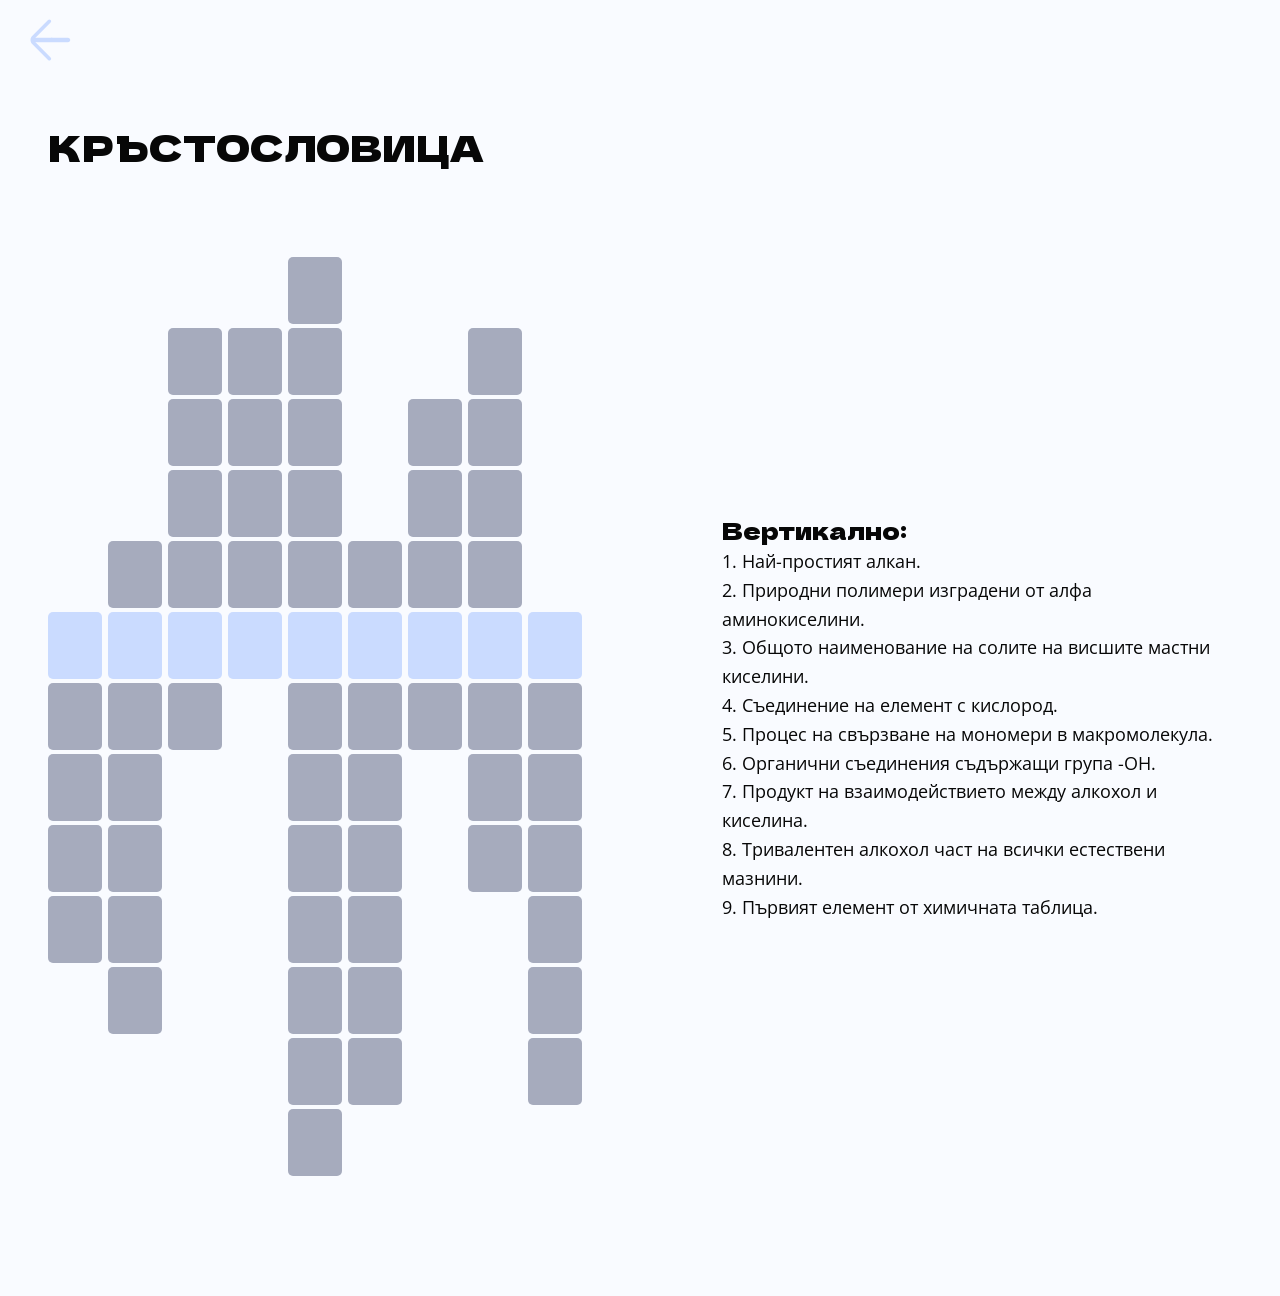
==== krustoslovica.html @ b665c214 "First commit" ====
<!DOCTYPE html>
<html lang="bg">
<head>
    <meta charset="UTF-8">
    <meta name="viewport" content="width=device-width, initial-scale=1.0">
    <title>Химични игри | Кръстословица</title>
    <link rel="stylesheet" href="krustoslovica.css">
    <link href="https://fonts.googleapis.com/css2?family=Dela+Gothic+One&family=Open+Sans:wght@400;700&display=swap" rel="stylesheet">
</head>
<body>

<div class="main-container">
    <!-- SVG Back Button -->
    <a href="index.html" class="back-button">
        <img src="images/glyphs_arrow-bold.svg" alt="Назад">
    </a>

    <div class="content-wrapper">
    <div class="title">КРЪСТОСЛОВИЦА</div>
    
    <div class="game-flex">
        <div class="grid-layout">
            <!-- Col 1 (М): active at 0, 7 below = 8 total -->
            <div class="column" data-col="0">
                <input type="text" maxlength="1" class="cell active">
                <input type="text" maxlength="1" class="cell">
                <input type="text" maxlength="1" class="cell">
                <input type="text" maxlength="1" class="cell">
                <input type="text" maxlength="1" class="cell">
            </div>
            <!-- Col 2 (Е): 1 above + active + 7 below = 9 total, active at 1 -->
            <div class="column offset-1" data-col="1">
                <input type="text" maxlength="1" class="cell">
                <input type="text" maxlength="1" class="cell active">
                <input type="text" maxlength="1" class="cell">
                <input type="text" maxlength="1" class="cell">
                <input type="text" maxlength="1" class="cell">
                <input type="text" maxlength="1" class="cell">
                <input type="text" maxlength="1" class="cell">
            </div>
            <!-- Col 3 (Н): 2 above + active + 6 below = 9 total, active at 2 -->
            <div class="column offset-2" data-col="2">
                <input type="text" maxlength="1" class="cell">
                <input type="text" maxlength="1" class="cell">
                <input type="text" maxlength="1" class="cell">
                <input type="text" maxlength="1" class="cell">
                <input type="text" maxlength="1" class="cell active">
                <input type="text" maxlength="1" class="cell">
            </div>

            <div class="column offset-2" data-col="0">
                <input type="text" maxlength="1" class="cell">
                <input type="text" maxlength="1" class="cell">
                <input type="text" maxlength="1" class="cell">
                <input type="text" maxlength="1" class="cell">
                <input type="text" maxlength="1" class="cell active">
            </div>
            <!-- Col 4 (Д): 3 above + active + 6 below = 10 total, active at 3 -->
            <div class="column offset-3" data-col="3">
                <input type="text" maxlength="1" class="cell">
                <input type="text" maxlength="1" class="cell">
                <input type="text" maxlength="1" class="cell">
                <input type="text" maxlength="1" class="cell">
                <input type="text" maxlength="1" class="cell">
                <input type="text" maxlength="1" class="cell active">
                <input type="text" maxlength="1" class="cell">
                <input type="text" maxlength="1" class="cell">
                <input type="text" maxlength="1" class="cell">
                <input type="text" maxlength="1" class="cell">
                <input type="text" maxlength="1" class="cell">
                <input type="text" maxlength="1" class="cell">
                <input type="text" maxlength="1" class="cell">
            </div>
            <!-- Col 5 (Е): active at 0, 7 below = 8 total -->
            <div class="column offset-4" data-col="4">
                <input type="text" maxlength="1" class="cell">
                <input type="text" maxlength="1" class="cell active">
                <input type="text" maxlength="1" class="cell">
                <input type="text" maxlength="1" class="cell">
                <input type="text" maxlength="1" class="cell">
                <input type="text" maxlength="1" class="cell">
                <input type="text" maxlength="1" class="cell">
                <input type="text" maxlength="1" class="cell">
            </div>
            <!-- Col 6 (Л): active at 0, 7 below = 8 total -->
            <div class="column offset-5" data-col="5">
                <input type="text" maxlength="1" class="cell">
                <input type="text" maxlength="1" class="cell">
                <input type="text" maxlength="1" class="cell">
                <input type="text" maxlength="1" class="cell active">
                <input type="text" maxlength="1" class="cell">
            </div>
            <!-- Col 7 (Е): active at 0, 5 below = 6 total -->
            <div class="column offset-6" data-col="6">
                <input type="text" maxlength="1" class="cell">
                <input type="text" maxlength="1" class="cell">
                <input type="text" maxlength="1" class="cell">
                <input type="text" maxlength="1" class="cell">
                <input type="text" maxlength="1" class="cell active">
                <input type="text" maxlength="1" class="cell">
                <input type="text" maxlength="1" class="cell">
                <input type="text" maxlength="1" class="cell">
            </div>
            <!-- Col 9 (В): active at 0, 5 below = 6 total -->
            <div class="column" data-col="8">
                <input type="text" maxlength="1" class="cell active">
                <input type="text" maxlength="1" class="cell">
                <input type="text" maxlength="1" class="cell">
                <input type="text" maxlength="1" class="cell">
                <input type="text" maxlength="1" class="cell">
                <input type="text" maxlength="1" class="cell">
                <input type="text" maxlength="1" class="cell">
            </div>
        </div>

        <div class="clues-text">
            <span class="clue-header">Вертикално:<br/></span>
            <span class="clue-body">
                1. Най-простият алкан.<br/>
                2. Природни полимери изградени от алфа аминокиселини.<br/>
                3. Общото наименование на солите на висшите мастни киселини.<br/>
                4. Съединение на елемент с кислород.<br/>
                5. Процес на свързване на мономери в макромолекула.<br/>
                6. Органични съединения съдържащи група -OH.<br/>
                7. Продукт на взаимодействието между алкохол и киселина.<br/>
                8. Тривалентен алкохол част на всички естествени мазнини.<br/>
                9. Първият елемент от химичната таблица.
            </span>
        </div>
    </div>
</div>

<script src="krustoslovica.js"></script>
</body>
</html>
---- krustoslovica.css ----
:root {
    --bg-color: #F9FBFF;
    --dark: #070707;
    --light-blue: #CADBFF;
    --grid-inactive: #A6ABBD;

    /* Responsive cell size */
    --cell-w: 54px;
    --cell-h: 67px;
    --cell-gap: 4px;
    --col-gap: 6px;
}

body, html {
    margin: 0;
    padding: 0;
    width: 100%;
    min-height: 100%;
    background: var(--bg-color);
    font-family: 'Dela Gothic One', cursive;
}

.main-container {
    width: 100%;
    min-height: 100%;
    position: relative;
}

.content-wrapper {
    width: 100%;
    padding: 120px 48px;
    box-sizing: border-box;
    display: flex;
    flex-direction: column;
    gap: 40px;
}

.title {
    color: var(--dark);
    font-size: clamp(22px, 4vw, 36px);
    width: 100%;
}

.game-flex {
    display: flex;
    flex-direction: row;
    justify-content: flex-start;
    align-items: flex-start;
    gap: 140px;
}

/* Back Button Layout */
.back-button {
    position: absolute;
    top: 0;
    left: 0;
    padding: 10px 20px;
}

/* ─── Grid Layout ─────────────────────────────── */
.grid-layout {
    display: flex;
    gap: var(--col-gap);
    align-items: flex-start;
    flex-shrink: 0;
    padding-top: 400px;
}

.column {
    display: flex;
    flex-direction: column;
    gap: var(--cell-gap);
}

/* Offsets pull each column UP so its active cell sits on the same row */
.offset-1 { margin-top: calc(-1 * (var(--cell-h) + var(--cell-gap))); }
.offset-2 { margin-top: calc(-4 * (var(--cell-h) + var(--cell-gap))); }
.offset-3 { margin-top: calc(-5 * (var(--cell-h) + var(--cell-gap))); }
.offset-4 { margin-top: calc(-1 * (var(--cell-h) + var(--cell-gap))); }
.offset-5 { margin-top: calc(-3 * (var(--cell-h) + var(--cell-gap))); }
.offset-6 { margin-top: calc(-4 * (var(--cell-h) + var(--cell-gap))); }

/* ─── Cell ────────────────────────────────────── */
.cell {
    width: var(--cell-w);
    height: var(--cell-h);
    background: var(--grid-inactive);
    border: none;
    border-radius: 5px;
    color: white;
    font-family: 'Dela Gothic One', cursive;
    font-size: clamp(16px, 2.5vw, 24px);
    text-align: center;
    text-transform: uppercase;
    box-sizing: border-box;
    cursor: pointer;
    transition: filter 0.1s ease;
}

.cell.active {
    background: var(--light-blue);
    color: var(--dark);
}

.cell:focus {
    outline: 3px solid var(--dark);
    filter: brightness(1.1);
}

/* ─── Clues ───────────────────────────────────── */
.clues-text {
    padding-top: 300px;
    flex: 1; /* Take remaining horizontal space */
}

.clue-header {
    font-size: clamp(18px, 2.5vw, 24px);
    color: var(--dark);
}

.clue-body {
    font-family: 'Open Sans', sans-serif;
    font-size: clamp(14px, 1.8vw, 18px);
    line-height: 1.6;
    color: var(--dark);
}

/* ─── Responsive Breakpoints ──────────────────── */

/* Tablet – shrink cells */
@media (max-width: 900px) {
    :root {
        --cell-w: 42px;
        --cell-h: 52px;
    }

    .content-wrapper {
        padding: 80px 24px 48px;
    }

    .game-flex {
        gap: 40px;
        padding: 0 16px;
    }
}

/* Mobile – cells shrink further, layout stacks */
@media (max-width: 600px) {
    :root {
        --cell-w: 32px;
        --cell-h: 40px;
        --cell-gap: 3px;
        --col-gap: 4px;
    }

    .content-wrapper {
        padding: 70px 16px 40px;
        gap: 24px;
    }

    .game-flex {
        flex-direction: column;
        gap: 28px;
        padding: 0;
    }

    .grid-layout {
        overflow-x: auto;
        width: 100%;
    }

    .clues-text {
        max-width: 100%;
        padding-top: 0;
    }
}
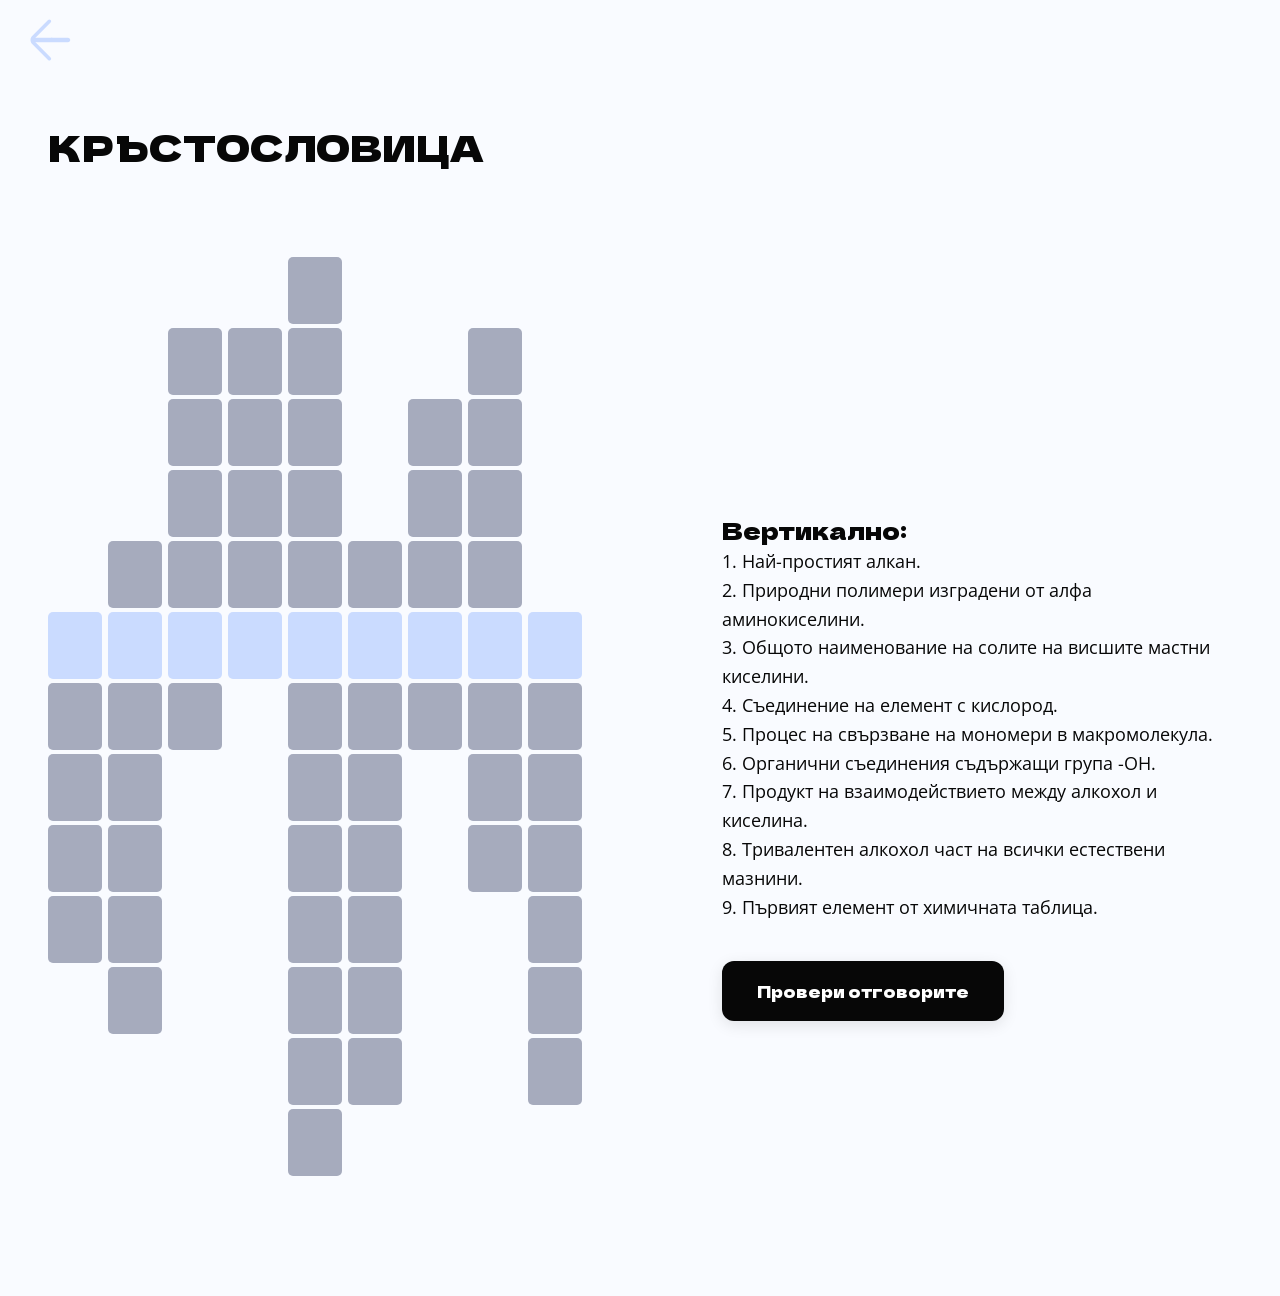
==== commit ab66bd37: "Added a button and checks mistakes" ====
--- a/krustoslovica.html
+++ b/krustoslovica.html
@@ -126,6 +126,23 @@
                 8. Тривалентен алкохол част на всички естествени мазнини.<br/>
                 9. Първият елемент от химичната таблица.
             </span>
+            <div class="check-container">
+                <button id="check-button" class="check-btn">Провери отговорите</button>
+            </div>
+    
+        </div>
+    </div>
+</div>
+
+
+
+<div id="game-modal" class="modal">
+    <div class="modal-content">
+        <h2 id="modal-title">Край на играта!</h2>
+        <p id="modal-message"></p>
+        <div class="modal-buttons">
+            <button onclick="location.reload()" class="modal-btn repeat-btn">Опитай пак</button>
+            <a href="index.html" class="modal-btn home-btn">Друга игра</a>
         </div>
     </div>
 </div>
--- a/krustoslovica.css
+++ b/krustoslovica.css
@@ -125,6 +125,76 @@
     color: var(--dark);
 }
 
+.check-container {
+    margin-top: 40px; /* Разстояние под текста на инструкциите */
+    display: flex;
+    justify-content: flex-start;
+}
+
+.check-btn {
+    background-color: var(--dark);
+    color: white;
+    padding: 18px 35px;
+    border: none;
+    border-radius: 12px;
+    font-family: 'Dela Gothic One', cursive;
+    font-size: 16px;
+    cursor: pointer;
+    transition: all 0.2s ease;
+    box-shadow: 0 4px 15px rgba(0,0,0,0.1);
+}
+
+.check-btn:hover {
+    transform: translateY(-2px);
+    background-color: #333;
+    box-shadow: 0 6px 20px rgba(0,0,0,0.15);
+}
+
+.check-btn:active {
+    transform: translateY(0);
+}
+
+/* Стил за оцветяване на клетките при проверка */
+.cell.error {
+    background-color: #FFDADA !important;
+    border-color: #FF4242 !important;
+}
+
+.cell.success {
+    background-color: #D4FFD4 !important;
+    border-color: #17C900 !important;
+}
+
+/* Стил за грешни/верни букви след проверка */
+.cell.error {
+    background-color: #FFDADA !important;
+    color: #FF4242 !important;
+    outline: 2px solid #FF4242;
+}
+
+.cell.success {
+    background-color: #D4FFD4 !important;
+    color: #17C900 !important;
+}
+
+/* Модални стилове (копирай от другите игри) */
+.modal {
+    display: none;
+    position: fixed;
+    z-index: 1000;
+    left: 0; top: 0; width: 100%; height: 100%;
+    background-color: rgba(0,0,0,0.6);
+    backdrop-filter: blur(5px);
+    align-items: center; justify-content: center;
+}
+.modal-content {
+    background: white; padding: 40px; border-radius: 20px; text-align: center;
+    max-width: 400px; width: 80%; font-family: 'Dela Gothic One', cursive;
+}
+.modal-btn { padding: 15px; border-radius: 10px; border: none; cursor: pointer; text-decoration: none; display: block; margin-top: 10px; font-family: inherit; }
+.repeat-btn { background: #17C900; color: white; }
+.home-btn { background: #CADBFF; color: #070707; }
+
 /* ─── Responsive Breakpoints ──────────────────── */
 
 /* Tablet – shrink cells */
